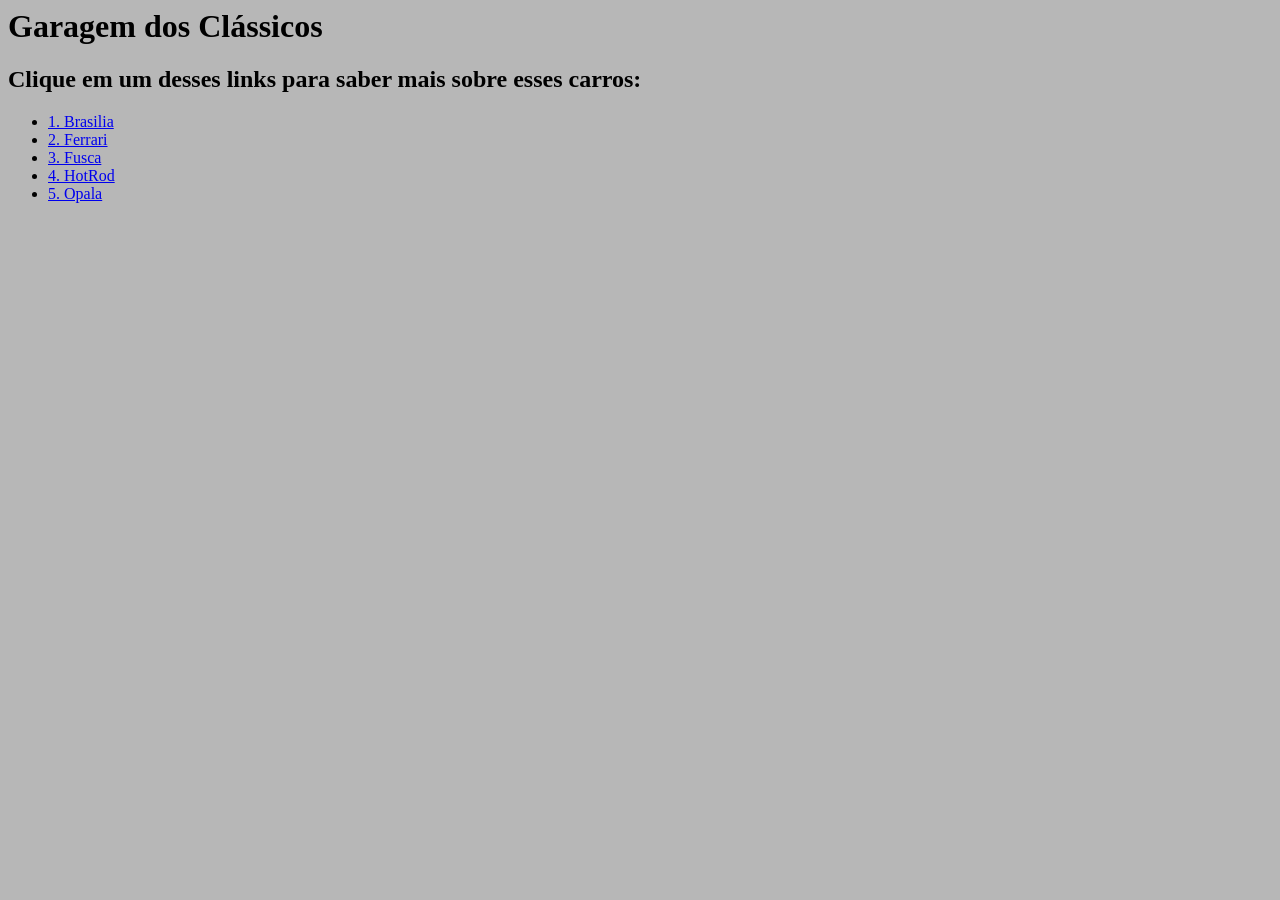
==== index.html @ 75a8ca0b "Initial commit" ====
<html lang="pt-br">
    <head>
        <meta charset="UTF-8">
        <meta name="viewport" content="width=device-width, initial-scale=1.0">
        <title>Top 5 carros antigos</title>
    </head>
    <body style="background-color: rgba(0, 0, 0, 0.281);">
        <h1>Garagem dos Clássicos </h1>
        <h2>Clique em um desses links para saber mais sobre esses carros:</h2>

        <ul>
            <li><a href="../carros_maneiros/paginas/brasilia.html">1. Brasilia</a></li>
            <li><a href="../carros_maneiros/paginas/ferrari.html">2. Ferrari</a></li>
            <li><a href="../carros_maneiros/paginas/fusca.html">3. Fusca</a></li>
            <li><a href="../carros_maneiros/paginas/hotrod.html">4. HotRod</a></li>
            <li><a href="../carros_maneiros/paginas/opala.html">5. Opala</a></li>
        </ul>
        
    </body>
</html>
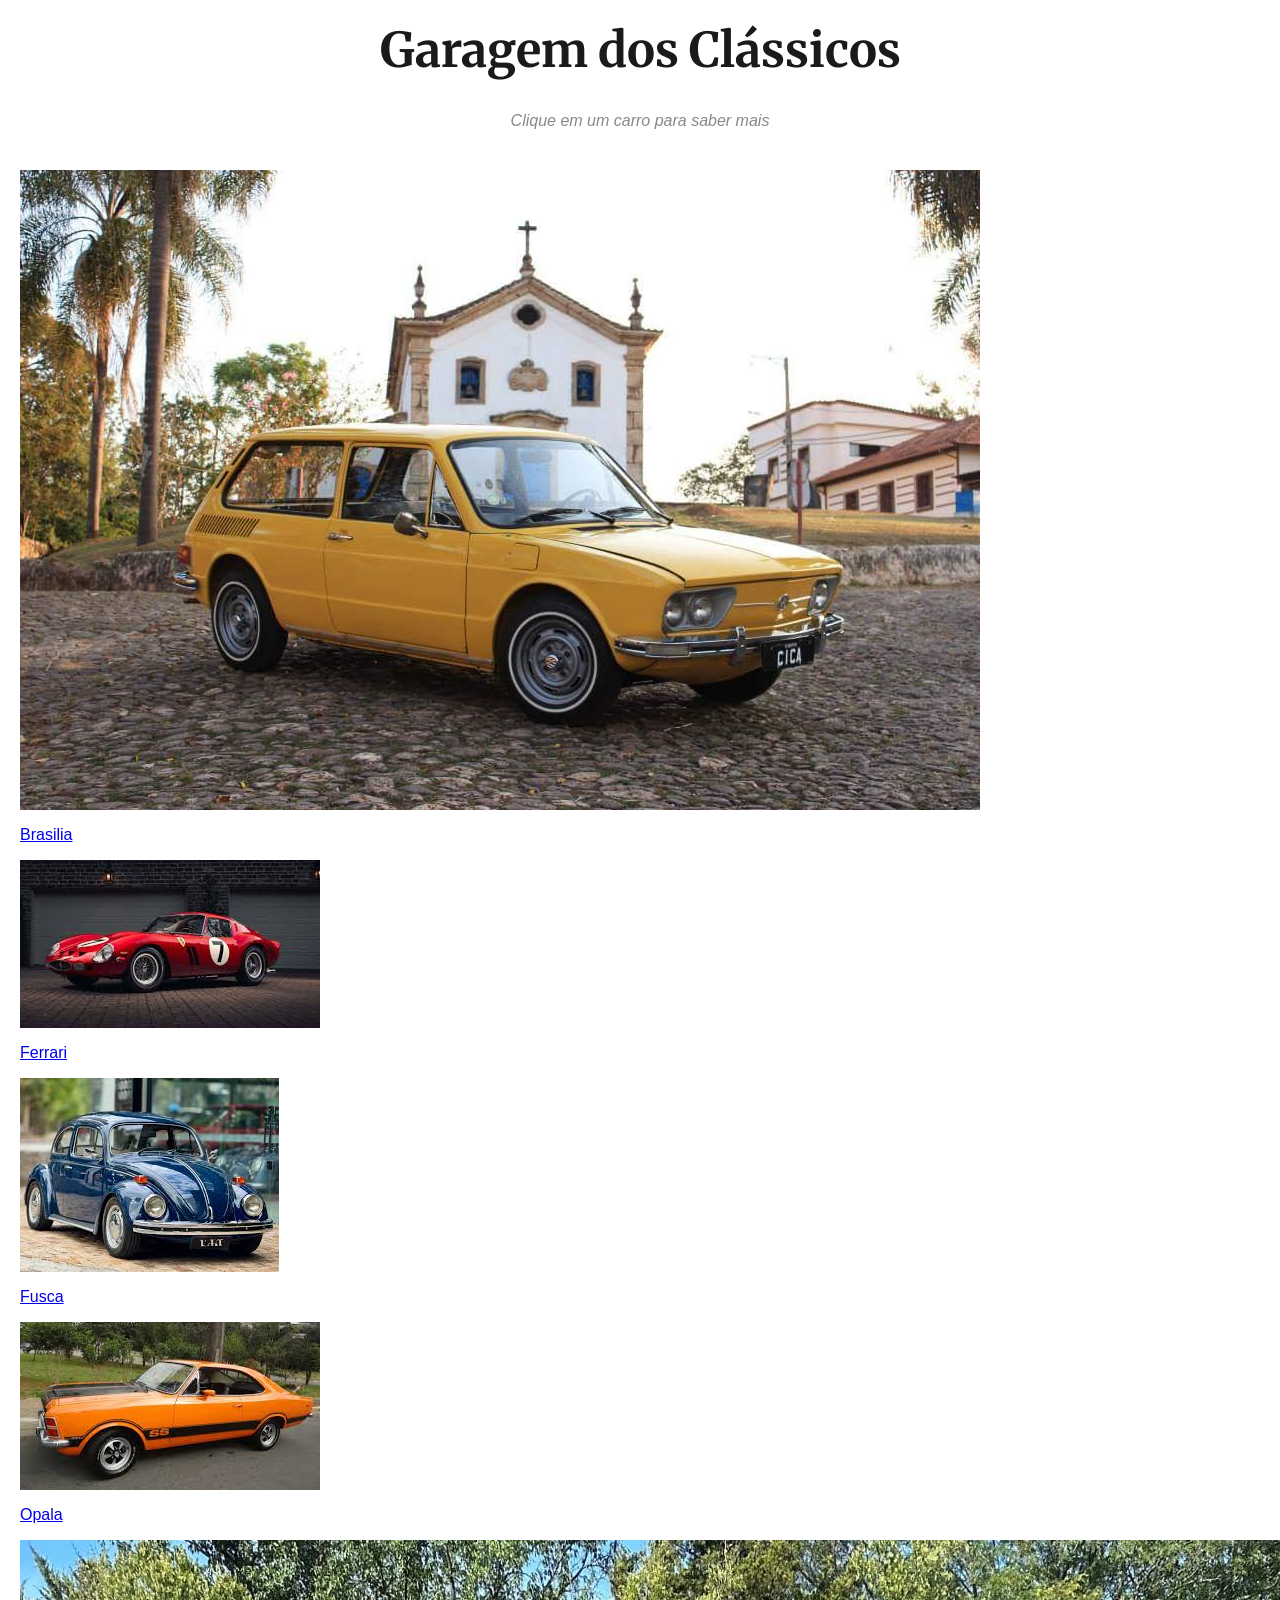
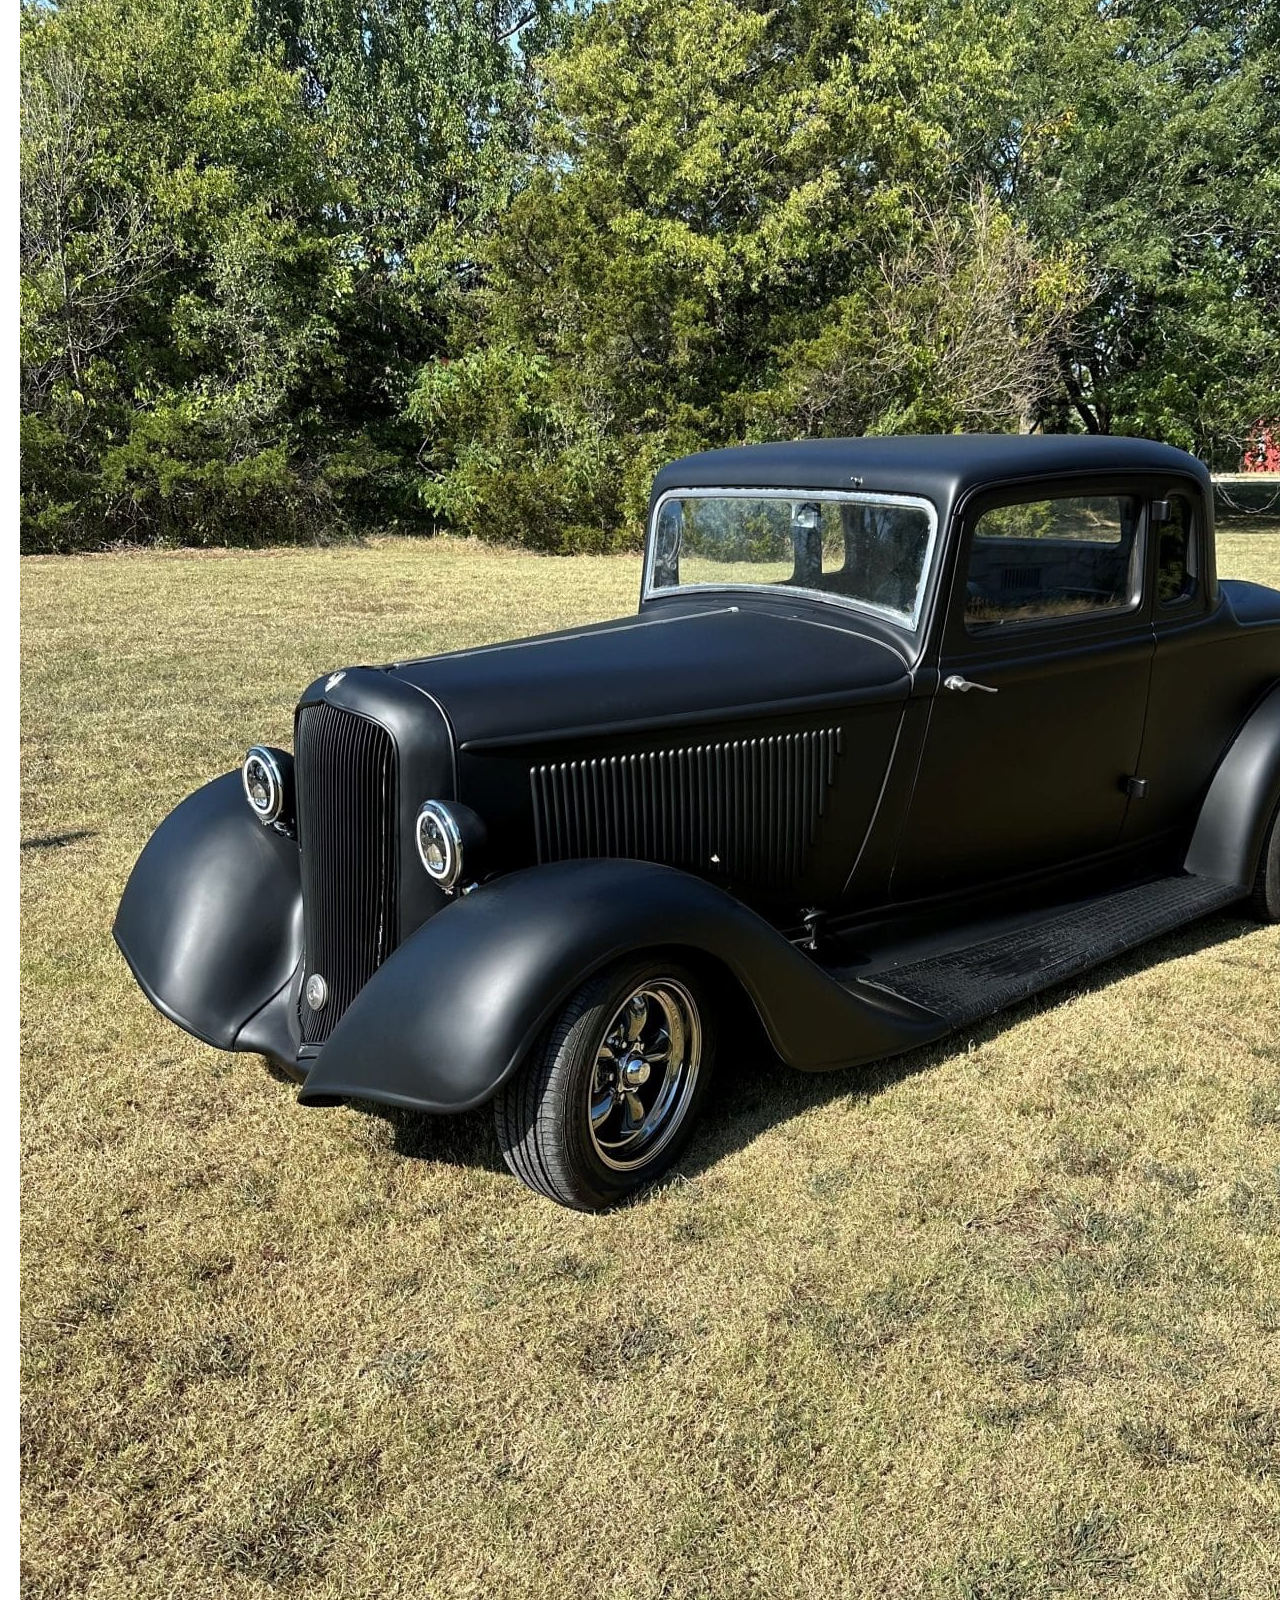
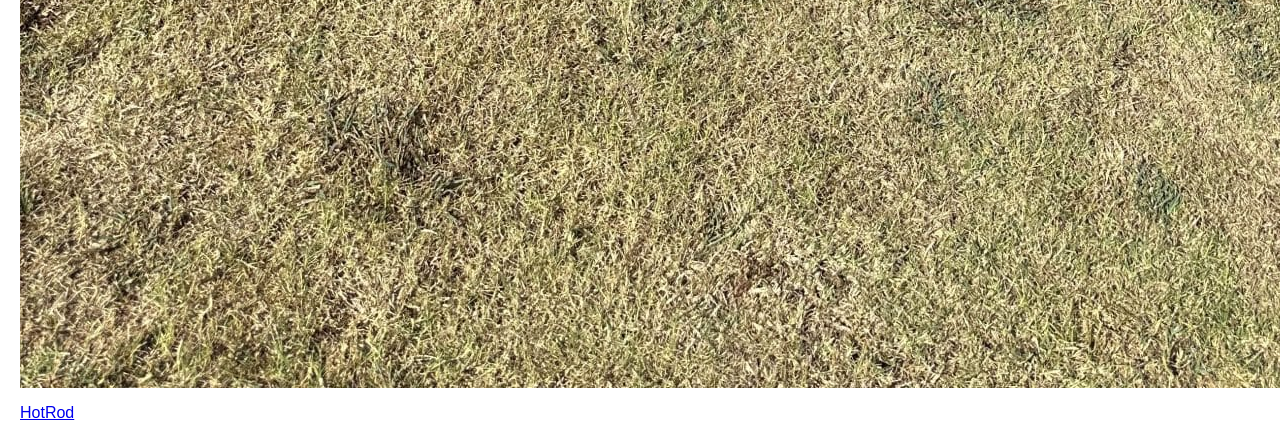
==== commit 6024a10d: "Adiciona estrutura HTML e CSS inicial" ====
--- a/index.html
+++ b/index.html
@@ -3,18 +3,36 @@
         <meta charset="UTF-8">
         <meta name="viewport" content="width=device-width, initial-scale=1.0">
         <title>Top 5 carros antigos</title>
+        <link rel="stylesheet" href="css/style.css">
+        <link rel="preconnect" href="https://fonts.googleapis.com">
+        <link rel="preconnect" href="https://fonts.gstatic.com" crossorigin>
+        <link href="https://fonts.googleapis.com/css2?family=Merriweather:ital,opsz,wght@0,18..144,300..900;1,18..144,300..900&display=swap" rel="stylesheet">
     </head>
-    <body style="background-color: rgba(0, 0, 0, 0.281);">
+    <body>
         <h1>Garagem dos Clássicos </h1>
-        <h2>Clique em um desses links para saber mais sobre esses carros:</h2>
+        <p class="descricao">Clique em um carro para saber mais</p>
 
-        <ul>
-            <li><a href="../carros_maneiros/paginas/brasilia.html">1. Brasilia</a></li>
-            <li><a href="../carros_maneiros/paginas/ferrari.html">2. Ferrari</a></li>
-            <li><a href="../carros_maneiros/paginas/fusca.html">3. Fusca</a></li>
-            <li><a href="../carros_maneiros/paginas/hotrod.html">4. HotRod</a></li>
-            <li><a href="../carros_maneiros/paginas/opala.html">5. Opala</a></li>
-        </ul>
-        
+        <div class="galeria">
+            <a href="./paginas/brasilia.html" class="card">
+                <img src="./imagensCarros/brasilia.jpg" alt="Brasilia">
+                <p>Brasilia</p>
+            </a>
+            <a href="./paginas/ferrari.html" class="card">
+                <img src="./imagensCarros/ferrari.jpg" alt="Ferrari">
+                <p>Ferrari</p>
+            </a>
+            <a href="./paginas/fusca.html" class="card">
+                <img src="./imagensCarros/fusca.jpg" alt="Fusca">
+                <p>Fusca</p>
+            </a>
+            <a href="./paginas/opala.html" class="card">
+                <img src="./imagensCarros/opala.jpg" alt="Opala">
+                <p>Opala</p>
+            </a>
+            <a href="./paginas/hotrod.html" class="card">
+                <img src="./imagensCarros/HotRod.jpeg" alt="HotRod">
+                <p>HotRod</p>
+            </a>
+        </div>
     </body>
 </html>
--- a/css/style.css
+++ b/css/style.css
@@ -0,0 +1,23 @@
+/* GERAL */
+body{
+    background-color: #ffffff;
+    font-family: Arial, sans-serif;
+    margin: 0;
+    padding: 20px;
+    color: #1a1a1a;
+}
+
+h1{
+    font-family: 'Merriweather', serif;
+    text-align: center;
+    font-size: 48px;
+    color: #1a1a1a;
+}
+
+/* INDEX */
+.descricao{
+    text-align: center;
+    font-style: italic;
+    color: #888888;
+    margin-bottom: 40px;
+}
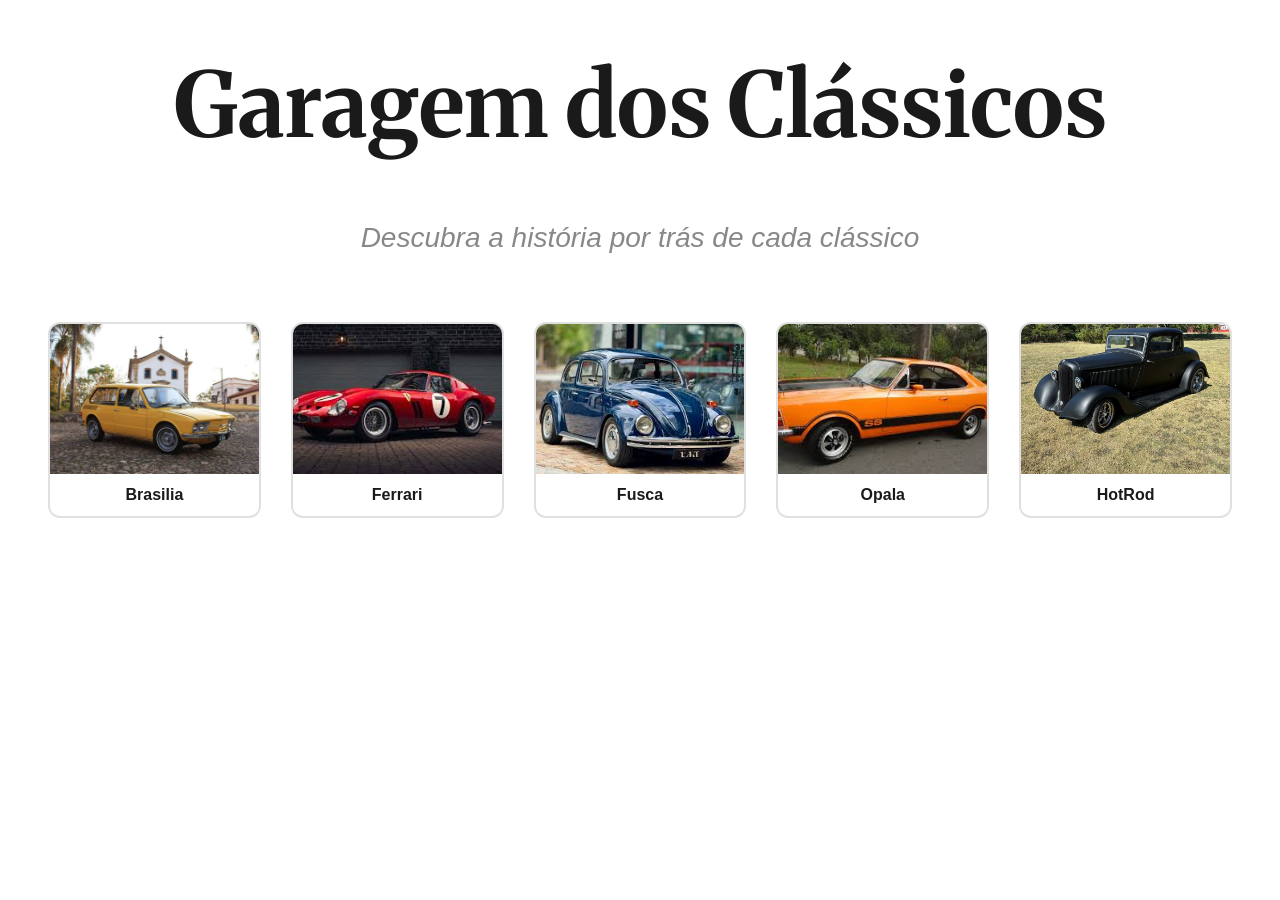
==== commit 455872d8: "Coloquei CSS na página inicial" ====
--- a/index.html
+++ b/index.html
@@ -10,7 +10,7 @@
     </head>
     <body>
         <h1>Garagem dos Clássicos </h1>
-        <p class="descricao">Clique em um carro para saber mais</p>
+        <p class="descricao">Descubra a história por trás de cada clássico</p>
 
         <div class="galeria">
             <a href="./paginas/brasilia.html" class="card">
--- a/css/style.css
+++ b/css/style.css
@@ -3,14 +3,14 @@
     background-color: #ffffff;
     font-family: Arial, sans-serif;
     margin: 0;
-    padding: 20px;
+    padding: 48px;
     color: #1a1a1a;
 }
 
 h1{
     font-family: 'Merriweather', serif;
     text-align: center;
-    font-size: 48px;
+    font-size: 90px;
     color: #1a1a1a;
 }
 
@@ -20,4 +20,40 @@
     font-style: italic;
     color: #888888;
     margin-bottom: 40px;
+    font-size: 28px;
+}
+
+.galeria{
+    display: flex;
+    gap: 30px;
+    justify-content: center;
+    margin: 0 auto;
+    padding: 28px 0 32px 0;
+}
+
+.card{
+    width: 250px;
+    text-decoration: none;
+    color: #1a1a1a;
+    border-radius: 12px;
+    overflow: hidden;
+    border: 2px solid #e0e0e0;
+}
+
+.card img{
+    width: 100%;
+    height: 150px;
+    object-fit: cover;
+}
+
+.card p{
+    text-align: center;
+    padding: 12px;
+    font-weight: bold;
+    margin: 0;
+}
+
+.card:hover{
+    transform: scale(1.10);
+    transition: 0.3s;
 }
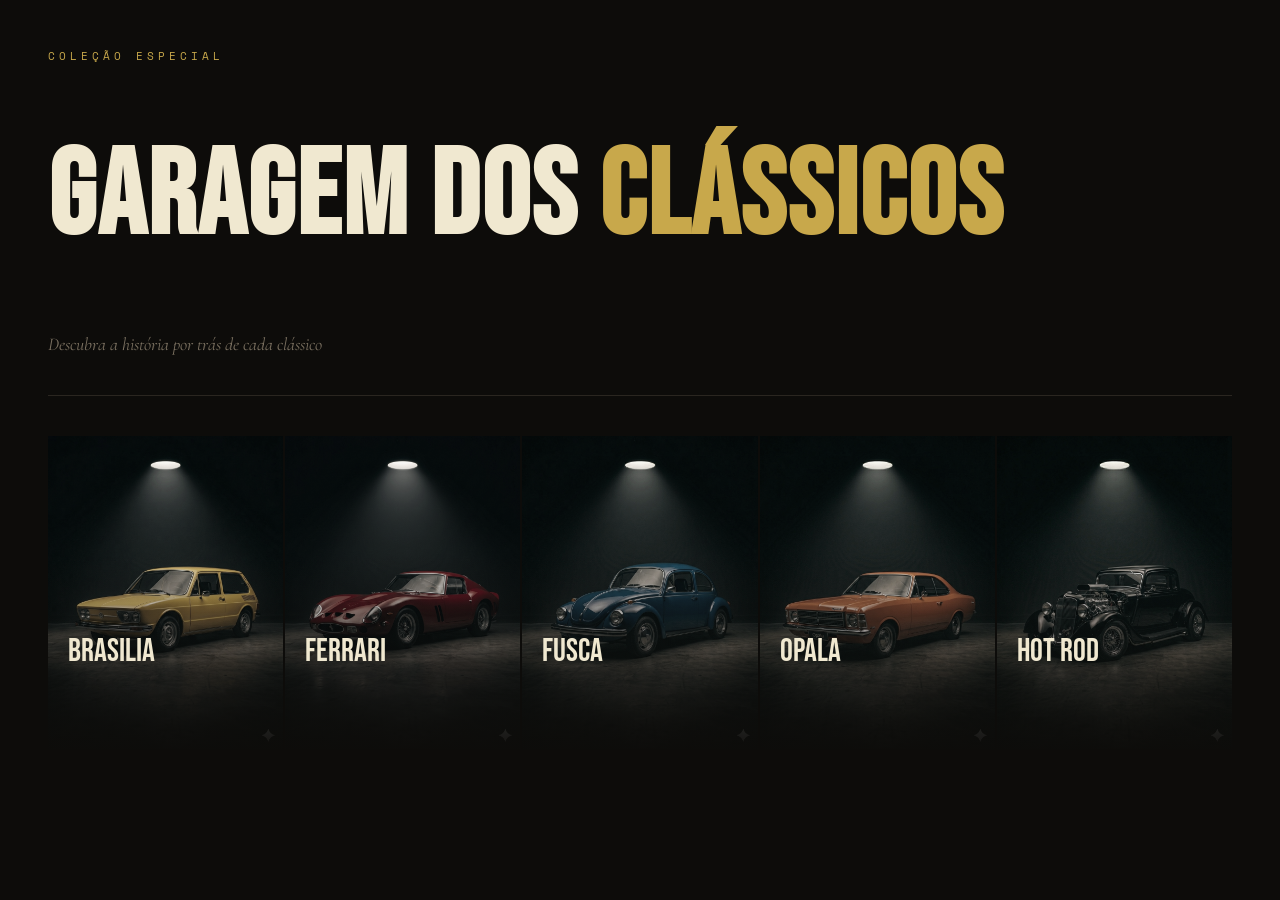
==== commit bd0232d2: "HTML e CSS parcial" ====
--- a/index.html
+++ b/index.html
@@ -6,32 +6,53 @@
         <link rel="stylesheet" href="css/style.css">
         <link rel="preconnect" href="https://fonts.googleapis.com">
         <link rel="preconnect" href="https://fonts.gstatic.com" crossorigin>
-        <link href="https://fonts.googleapis.com/css2?family=Merriweather:ital,opsz,wght@0,18..144,300..900;1,18..144,300..900&display=swap" rel="stylesheet">
+       <link href="https://fonts.googleapis.com/css2?family=Bebas+Neue&family=Cormorant+Garamond:ital,wght@0,300;0,600;1,300&family=Space+Mono:wght@400;700&display=swap" rel="stylesheet">
     </head>
     <body>
-        <h1>Garagem dos Clássicos </h1>
+        <p class="categoria">Coleção Especial</p>
+        <h1>Garagem dos <span>Clássicos</span></h1>
         <p class="descricao">Descubra a história por trás de cada clássico</p>
 
         <div class="galeria">
             <a href="./paginas/brasilia.html" class="card">
-                <img src="./imagensCarros/brasilia.jpg" alt="Brasilia">
-                <p>Brasilia</p>
+                <img src="./img/brasilia.png" alt="Brasilia">
+                <div class="card-info">
+                    <p class="card-marca">Volkswagen &bull; 1973</p>
+                    <p class="card-titulo">Brasilia</p>
+                    <p class="card-ver">Ver história</p>
+                </div>
             </a>
             <a href="./paginas/ferrari.html" class="card">
-                <img src="./imagensCarros/ferrari.jpg" alt="Ferrari">
-                <p>Ferrari</p>
+                <img src="./img/ferrari.png" alt="Ferrari">
+                <div class="card-info">
+                    <p class="card-marca">Ferrari &bull; 1963</p>
+                    <p class="card-titulo">Ferrari</p>
+                    <p class="card-ver">Ver história</p>
+                </div>
             </a>
             <a href="./paginas/fusca.html" class="card">
-                <img src="./imagensCarros/fusca.jpg" alt="Fusca">
-                <p>Fusca</p>
+                <img src="./img/fusca.png" alt="Fusca">
+                <div class="card-info">
+                    <p class="card-marca">Volkswagen &bull; 1975</p>
+                    <p class="card-titulo">Fusca</p>
+                    <p class="card-ver">Ver história</p>
+                </div>
             </a>
             <a href="./paginas/opala.html" class="card">
-                <img src="./imagensCarros/opala.jpg" alt="Opala">
-                <p>Opala</p>
+                <img src="./img/opala.png" alt="Opala">
+                <div class="card-info">
+                    <p class="card-marca">Chevrolet &bull; 1975</p>
+                    <p class="card-titulo">Opala</p>
+                    <p class="card-ver">Ver história</p>
+                </div>
             </a>
             <a href="./paginas/hotrod.html" class="card">
-                <img src="./imagensCarros/HotRod.jpeg" alt="HotRod">
-                <p>HotRod</p>
+                <img src="./img/hotrod.png" alt="HotRod">
+                <div class="card-info">
+                    <p class="card-marca">Custom &bull; 1934</p>
+                    <p class="card-titulo">Hot Rod</p>
+                    <p class="card-ver">Ver história</p>
+                </div>
             </a>
         </div>
     </body>
--- a/css/style.css
+++ b/css/style.css
@@ -1,59 +1,113 @@
-/* GERAL */
-body{
-    background-color: #ffffff;
-    font-family: Arial, sans-serif;
+body {
+    background-color: #0d0c0a;
+    font-family: 'Cormorant Garamond', serif;
+    color: #f0e8d0;
     margin: 0;
     padding: 48px;
-    color: #1a1a1a;
 }
 
-h1{
-    font-family: 'Merriweather', serif;
-    text-align: center;
-    font-size: 90px;
-    color: #1a1a1a;
+h1 {
+    font-family: 'Bebas Neue', sans-serif;
+    font-size: 120px;
+    line-height: 0.9;
+    letter-spacing: 2px;
+    color: #f0e8d0;
 }
 
-/* INDEX */
-.descricao{
-    text-align: center;
-    font-style: italic;
-    color: #888888;
-    margin-bottom: 40px;
-    font-size: 28px;
+h1 span {
+    color: #c8a84b;
 }
 
-.galeria{
-    display: flex;
-    gap: 30px;
-    justify-content: center;
-    margin: 0 auto;
-    padding: 28px 0 32px 0;
+.categoria {
+    font-family: 'Space Mono', monospace;
+    font-size: 11px;
+    letter-spacing: 4px;
+    color: #c8a84b;
+    text-transform: uppercase;
+    margin-bottom: 20px;
 }
 
-.card{
-    width: 250px;
-    text-decoration: none;
-    color: #1a1a1a;
-    border-radius: 12px;
-    overflow: hidden;
-    border: 2px solid #e0e0e0;
+.descricao {
+    font-size: 18px;
+    font-style: italic;
+    color: #7a7060;
+    margin-top: 20px;
 }
 
-.card img{
-    width: 100%;
-    height: 150px;
-    object-fit: cover;
+.galeria {
+    display: flex;
+    gap: 2px;
+    padding: 40px 0;
+    border-top: 1px solid #2a2620;
+    margin-top: 40px;
 }
 
-.card p{
-    text-align: center;
-    padding: 12px;
-    font-weight: bold;
-    margin: 0;
+.card {
+    flex: 1;
+    position: relative;
+    display: block;
+    text-decoration: none;
+    color: #f0e8d0;
+    overflow: hidden;
 }
 
-.card:hover{
-    transform: scale(1.10);
-    transition: 0.3s;
-}+.card img {
+    width: 100%;
+    aspect-ratio: 3/4;
+    object-fit: cover;
+    display: block;
+    filter: grayscale(50%);
+    transition: transform 0.7s ease, filter 0.5s ease;
+}
+
+.card:hover img {
+    transform: scale(1.08);
+    filter: grayscale(0%);
+}
+
+.card-info {
+    position: absolute;
+    bottom: 0;
+    left: 0;
+    right: 0;
+    padding: 24px 20px 20px;
+    background: linear-gradient(to top, rgba(13,12,10,0.95), transparent);
+}
+
+.card-marca {
+    font-family: 'Space Mono', monospace;
+    font-size: 9px;
+    letter-spacing: 3px;
+    color: #c8a84b;
+    text-transform: uppercase;
+    margin-bottom: 4px;
+    opacity: 0;
+    transform: translate(6px);
+    transition: opacity 0.3s ease, transform 0.3s ease;
+}
+
+.card:hover .card-marca {
+    opacity: 1;
+    transform: translateY(0);
+}
+
+.card-titulo {
+    font-family: 'Bebas Neue', sans-serif;
+    font-size: 32px;
+    color: #f0e8d0;
+}
+
+.card-ver {
+    font-size: 12px;
+    font-style: italic;
+    color: #7a7060;
+    margin-top: 6px;
+    opacity: 0;
+    transform: translateY(8px);
+    transition: opacity 0.3s ease, transform 0.3s ease;
+}
+
+.card:hover .card-ver {
+    opacity: 1;
+    transform: translateY(0);
+}
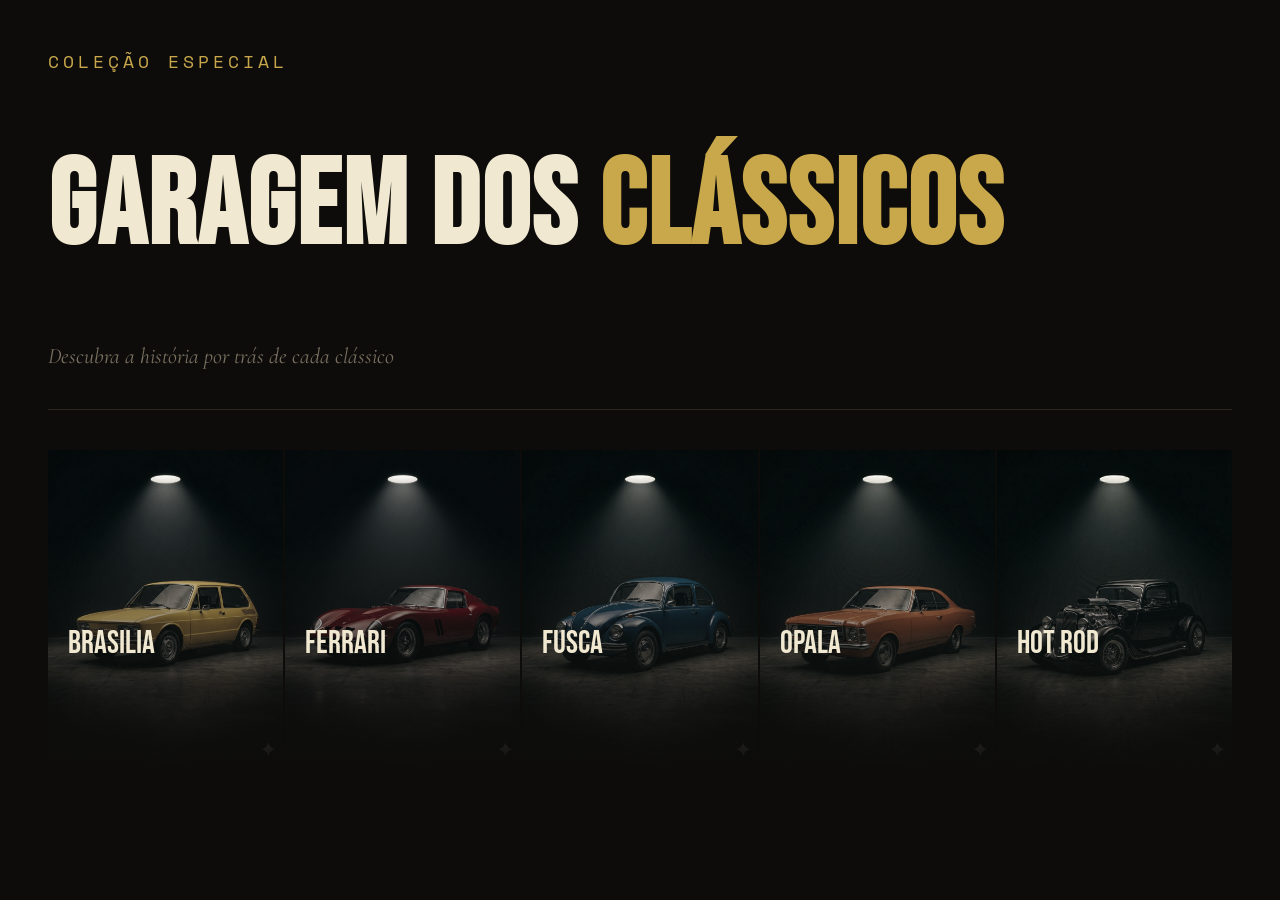
==== commit 4d872a84: "Aplicando CSS" ====
--- a/index.html
+++ b/index.html
@@ -3,7 +3,7 @@
         <meta charset="UTF-8">
         <meta name="viewport" content="width=device-width, initial-scale=1.0">
         <title>Top 5 carros antigos</title>
-        <link rel="stylesheet" href="css/style.css">
+        <link rel="stylesheet" href="./css/style.css">
         <link rel="preconnect" href="https://fonts.googleapis.com">
         <link rel="preconnect" href="https://fonts.gstatic.com" crossorigin>
        <link href="https://fonts.googleapis.com/css2?family=Bebas+Neue&family=Cormorant+Garamond:ital,wght@0,300;0,600;1,300&family=Space+Mono:wght@400;700&display=swap" rel="stylesheet">
--- a/css/style.css
+++ b/css/style.css
@@ -20,7 +20,7 @@
 
 .categoria {
     font-family: 'Space Mono', monospace;
-    font-size: 11px;
+    font-size: 18px;
     letter-spacing: 4px;
     color: #c8a84b;
     text-transform: uppercase;
@@ -28,7 +28,7 @@
 }
 
 .descricao {
-    font-size: 18px;
+    font-size: 22px;
     font-style: italic;
     color: #7a7060;
     margin-top: 20px;
@@ -76,7 +76,7 @@
 
 .card-marca {
     font-family: 'Space Mono', monospace;
-    font-size: 9px;
+    font-size: 12px;
     letter-spacing: 3px;
     color: #c8a84b;
     text-transform: uppercase;
@@ -98,7 +98,7 @@
 }
 
 .card-ver {
-    font-size: 12px;
+    font-size: 22px;
     font-style: italic;
     color: #7a7060;
     margin-top: 6px;
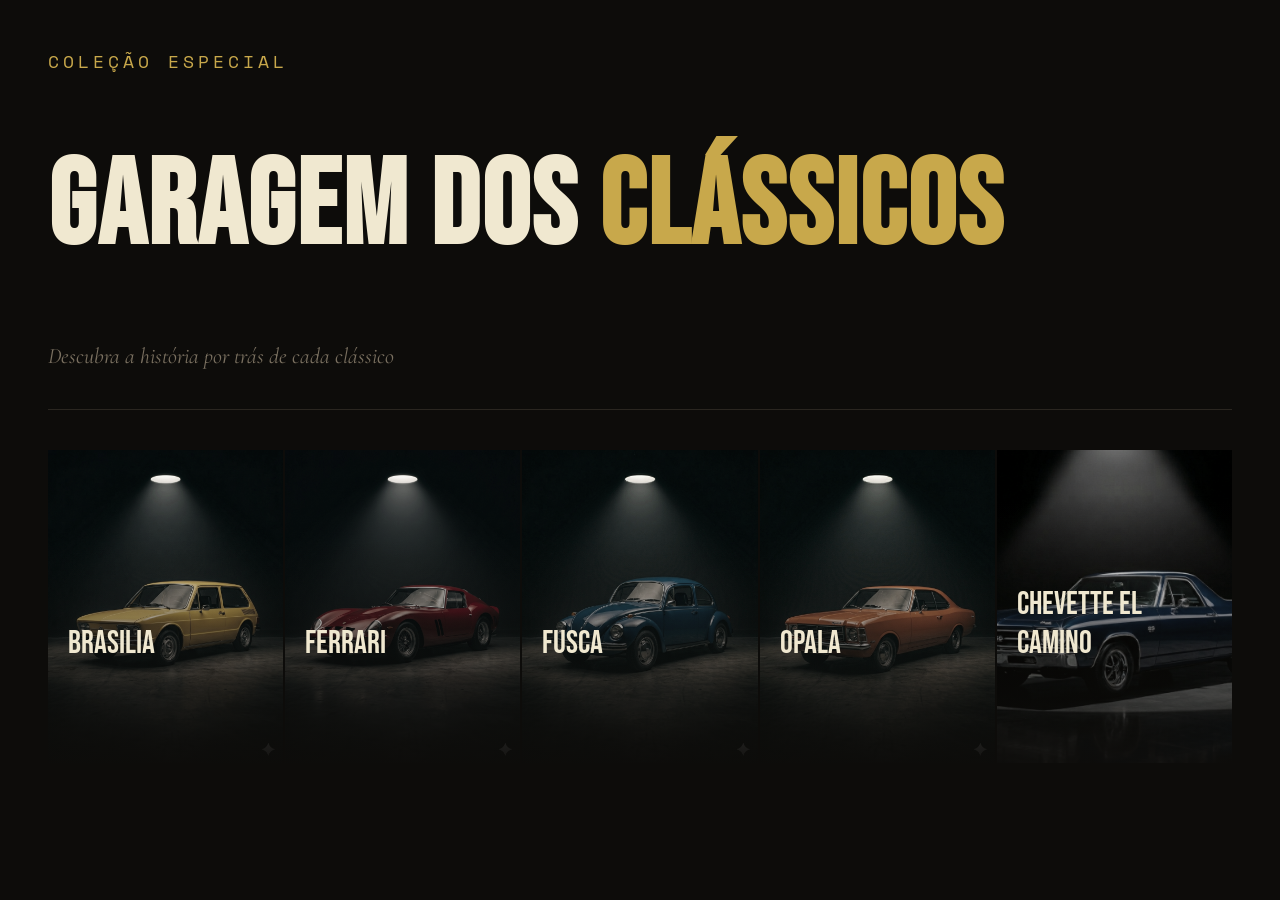
==== commit 56d4c226: "CSS do Chevette" ====
--- a/index.html
+++ b/index.html
@@ -46,11 +46,11 @@
                     <p class="card-ver">Ver história</p>
                 </div>
             </a>
-            <a href="./paginas/hotrod.html" class="card">
-                <img src="./img/hotrod.png" alt="HotRod">
+            <a href="./paginas/chevette.html" class="card">
+                <img src="./img/chevette2.png" alt="Chevette El Camino">
                 <div class="card-info">
-                    <p class="card-marca">Custom &bull; 1934</p>
-                    <p class="card-titulo">Hot Rod</p>
+                    <p class="card-marca">Chevrolet &bull; 1969</p>
+                    <p class="card-titulo">Chevette El Camino</p>
                     <p class="card-ver">Ver história</p>
                 </div>
             </a>
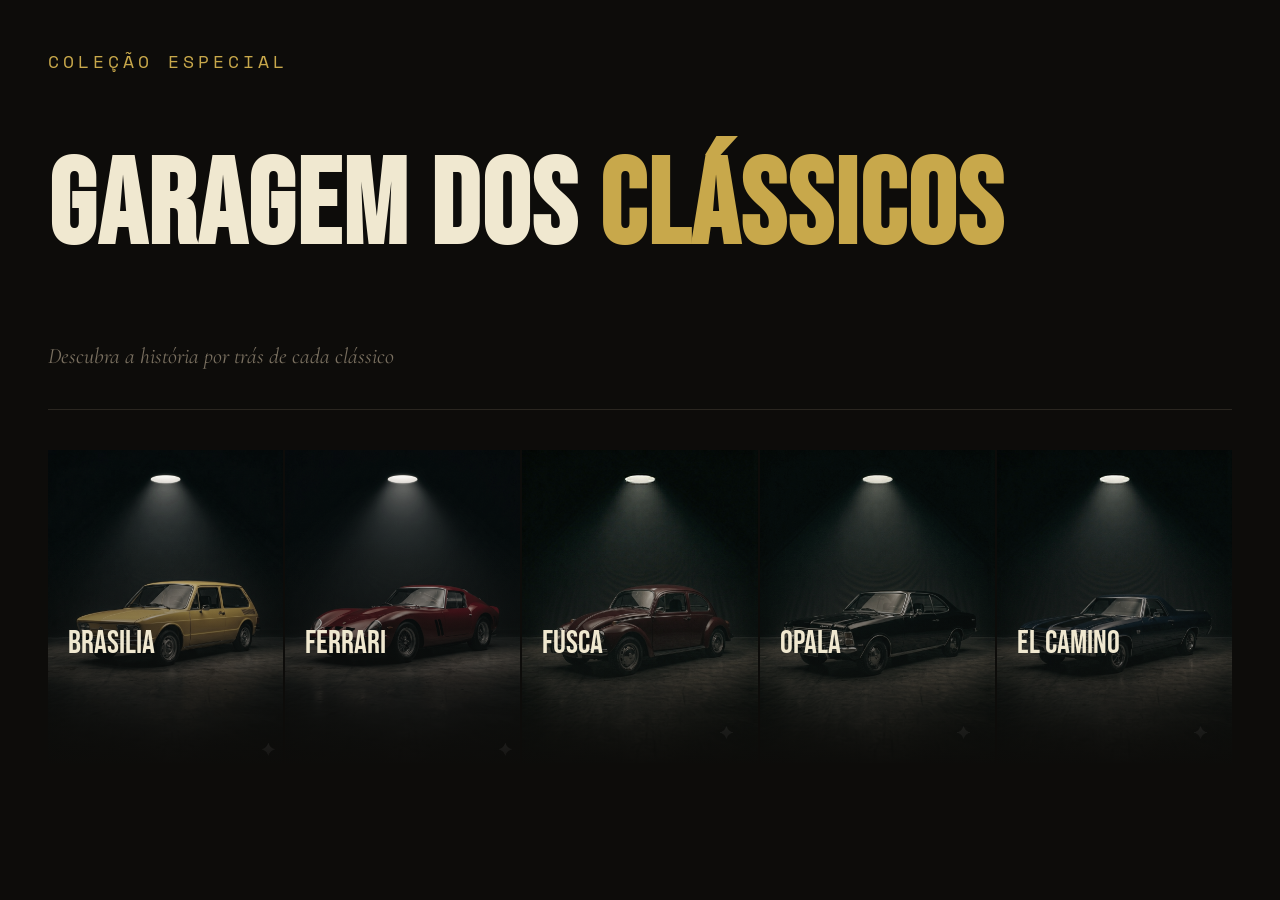
==== commit 1b64fbef: "Refatorar CSS em componentes e ajustes no CSS" ====
--- a/index.html
+++ b/index.html
@@ -2,13 +2,16 @@
     <head>
         <meta charset="UTF-8">
         <meta name="viewport" content="width=device-width, initial-scale=1.0">
-        <title>Top 5 carros antigos</title>
-        <link rel="stylesheet" href="./css/style.css">
+        <title>GARAGEM DOS CLÁSSICOS</title>
+        <link rel="stylesheet" href="./css/global.css">
+        <link rel="stylesheet" href="./css/nav.css">
+        <link rel="stylesheet" href="./css/banner.css">
+        <link rel="stylesheet" href="./css/galeria.css">
         <link rel="preconnect" href="https://fonts.googleapis.com">
         <link rel="preconnect" href="https://fonts.gstatic.com" crossorigin>
        <link href="https://fonts.googleapis.com/css2?family=Bebas+Neue&family=Cormorant+Garamond:ital,wght@0,300;0,600;1,300&family=Space+Mono:wght@400;700&display=swap" rel="stylesheet">
     </head>
-    <body>
+    <body class="pagina-index">
         <p class="categoria">Coleção Especial</p>
         <h1>Garagem dos <span>Clássicos</span></h1>
         <p class="descricao">Descubra a história por trás de cada clássico</p>
@@ -41,16 +44,16 @@
             <a href="./paginas/opala.html" class="card">
                 <img src="./img/opala.png" alt="Opala">
                 <div class="card-info">
-                    <p class="card-marca">Chevrolet &bull; 1975</p>
+                    <p class="card-marca">Chevrolet &bull; 1968</p>
                     <p class="card-titulo">Opala</p>
                     <p class="card-ver">Ver história</p>
                 </div>
             </a>
-            <a href="./paginas/chevette.html" class="card">
-                <img src="./img/chevette2.png" alt="Chevette El Camino">
+            <a href="./paginas/elcamino.html" class="card">
+                <img src="./img/elcamino.png" alt="El Camino">
                 <div class="card-info">
                     <p class="card-marca">Chevrolet &bull; 1969</p>
-                    <p class="card-titulo">Chevette El Camino</p>
+                    <p class="card-titulo">El Camino</p>
                     <p class="card-ver">Ver história</p>
                 </div>
             </a>
--- a/css/global.css
+++ b/css/global.css
@@ -0,0 +1,28 @@
+
+body {
+    background-color: #0d0c0a;
+    font-family: 'Cormorant Garamond', serif;
+    color: #f0e8d0;
+    margin: 0;
+}
+
+.pagina-index {
+    padding: 48px;
+}
+
+.pagina-carro {
+    padding: 0;
+}
+
+h1 {
+    font-family: 'Bebas Neue', sans-serif;
+    font-size: 120px;
+    line-height: 0.9;
+    letter-spacing: 2px;
+    color: #f0e8d0;
+}
+
+h1 span {
+    color: #c8a84b;
+}
+
--- a/css/nav.css
+++ b/css/nav.css
@@ -0,0 +1,37 @@
+
+nav {
+    display: flex;
+    justify-content: space-between;
+    align-items: center;
+    padding: 20px 60px;
+    position: fixed;
+    top: 0;
+    left: 0;
+    right: 0;
+    z-index: 100;
+}
+
+.btn-nav {
+    display: block;
+    padding: 10px 20px;
+    text-decoration: none;
+    color: #c8a84b;
+    font-size: 22px;
+    letter-spacing: 3px;
+    text-transform: uppercase;
+    border: 1px solid transparent;
+    transition: border-color 0.3s ease, background 0.3s ease, letter-spacing 0.3s ease;
+}
+
+.btn-nav:hover {
+    border-color: #c8a84b;
+    background: rgba(200, 168, 75, 0.08);
+    letter-spacing: 5px;
+}
+
+.titulo-nav {
+    font-size: 16px;
+    letter-spacing: 3px;
+    color: #ffffff;
+    text-transform: uppercase;
+}
--- a/css/banner.css
+++ b/css/banner.css
@@ -0,0 +1,32 @@
+
+.banner {
+    position: relative;
+    height: 100vh;
+}
+
+.banner img {
+    width: 100%;
+    height: 100%;
+    object-fit: cover;
+    display: block;
+}
+
+.banner div {
+    position: absolute;
+    bottom: 60px;
+    left: 60px;
+}
+
+.banner p {
+    font-style: italic;
+    margin: 0;
+    font-size: 20px;
+}
+
+.banner h1 {
+    font-size: 120px;
+    text-transform: uppercase;
+    margin: 0;
+    transform: scaleY(1.6);
+    transform-origin: bottom;
+}
--- a/css/galeria.css
+++ b/css/galeria.css
@@ -0,0 +1,94 @@
+
+.categoria {
+    font-family: 'Space Mono', monospace;
+    font-size: 18px;
+    letter-spacing: 4px;
+    color: #c8a84b;
+    text-transform: uppercase;
+    margin-bottom: 20px;
+}
+
+.descricao {
+    font-size: 22px;
+    font-style: italic;
+    color: #7a7060;
+    margin-top: 20px;
+}
+
+.galeria {
+    display: flex;
+    gap: 2px;
+    padding: 40px 0;
+    border-top: 1px solid #2a2620;
+    margin-top: 40px;
+}
+
+.card {
+    flex: 1;
+    position: relative;
+    display: block;
+    text-decoration: none;
+    color: #f0e8d0;
+    overflow: hidden;
+}
+
+.card img {
+    width: 100%;
+    aspect-ratio: 3/4;
+    object-fit: cover;
+    display: block;
+    filter: grayscale(50%);
+    transition: transform 0.7s ease, filter 0.5s ease;
+}
+
+.card:hover img {
+    transform: scale(1.08);
+    filter: grayscale(0%);
+}
+
+.card-info {
+    position: absolute;
+    bottom: 0;
+    left: 0;
+    right: 0;
+    padding: 24px 20px 20px;
+    background: linear-gradient(to top, rgba(13,12,10,0.95), transparent);
+}
+
+.card-marca {
+    font-family: 'Space Mono', monospace;
+    font-size: 12px;
+    letter-spacing: 3px;
+    color: #c8a84b;
+    text-transform: uppercase;
+    margin-bottom: 4px;
+    opacity: 0;
+    transform: translateY(6px);
+    transition: opacity 0.3s ease, transform 0.3s ease;
+}
+
+.card:hover .card-marca {
+    opacity: 1;
+    transform: translateY(0);
+}
+
+.card-titulo {
+    font-family: 'Bebas Neue', sans-serif;
+    font-size: 32px;
+    color: #f0e8d0;
+}
+
+.card-ver {
+    font-size: 22px;
+    font-style: italic;
+    color: #7a7060;
+    margin-top: 6px;
+    opacity: 0;
+    transform: translateY(8px);
+    transition: opacity 0.3s ease, transform 0.3s ease;
+}
+
+.card:hover .card-ver {
+    opacity: 1;
+    transform: translateY(0);
+}
